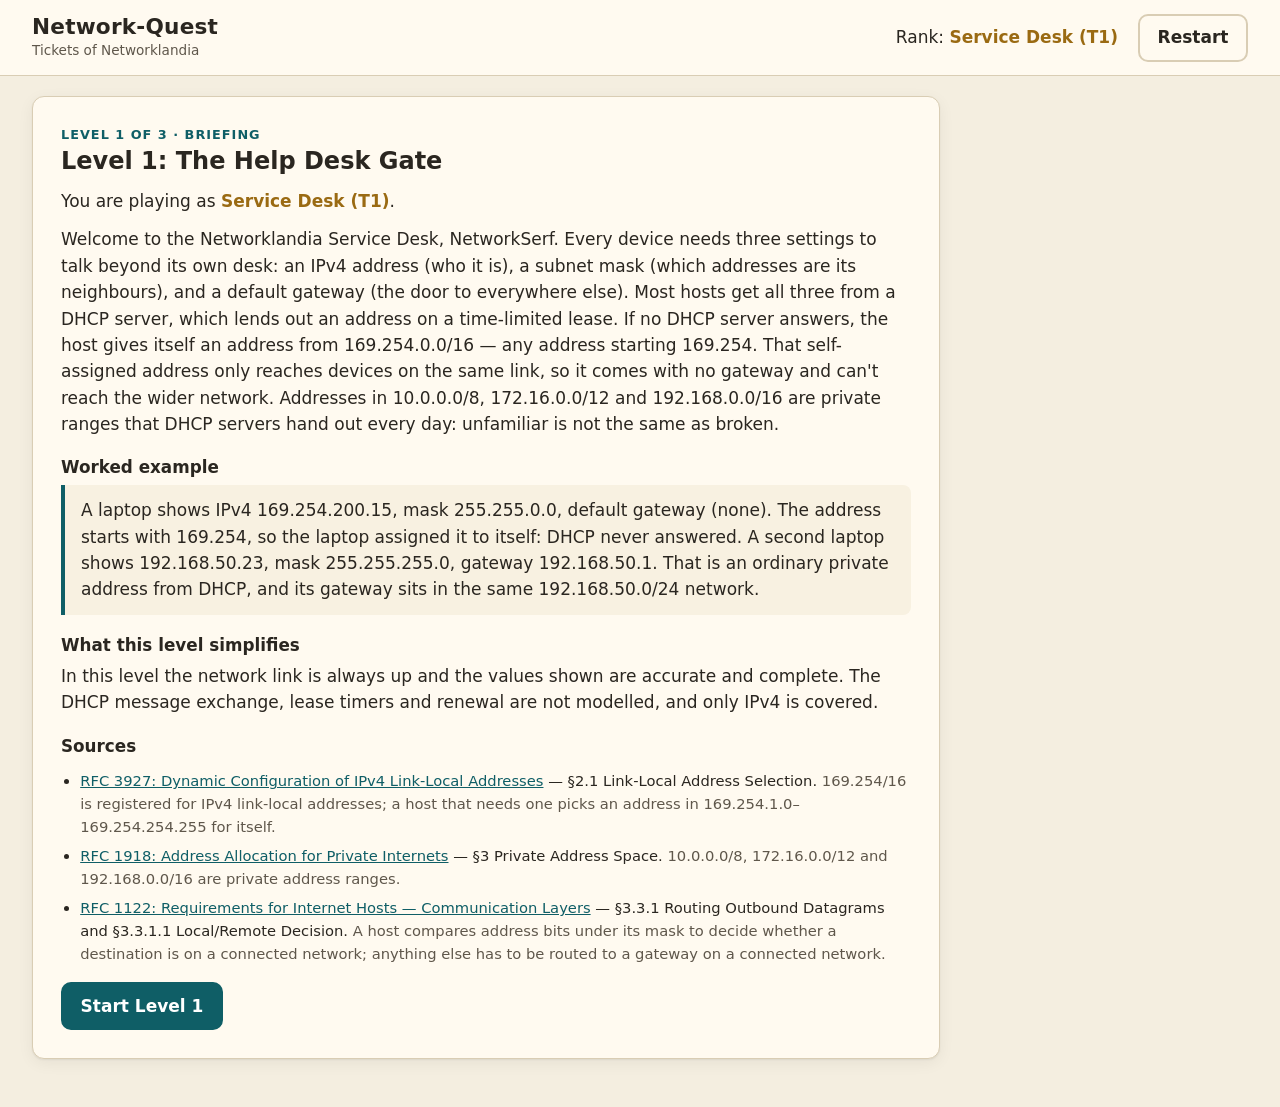
==== index.html @ 2d6b7622 "Add tests for rule evaluation and state transitions; implement UI components - Introduced a new test" ====
<!doctype html>
<html lang="en">
<head>
  <meta charset="utf-8">
  <meta name="viewport" content="width=device-width, initial-scale=1">
  <title>Network-Quest</title>
  <meta name="description" content="Diagnose broken-network tickets and face the BGP Boss in Networklandia.">
  <link rel="stylesheet" href="./style.css">
</head>
<body>
  <a class="skip-link" href="#view">Skip to the game</a>
  <header class="site-header">
    <div class="brand">
      <h1>Network-Quest</h1>
      <p class="tagline">Tickets of Networklandia</p>
    </div>
    <p class="rank" id="rank" aria-live="off">Rank: <strong id="rank-title">Service Desk (T1)</strong></p>
    <button type="button" class="btn btn-quiet" id="restart-button" data-action="restart">Restart</button>
  </header>

  <main class="layout">
    <div id="view" class="view" tabindex="-1">
      <p>Loading tickets…</p>
    </div>
    <section class="explanation-wrap" aria-labelledby="explanation-heading">
      <h2 id="explanation-heading" class="visually-hidden">Explanation</h2>
      <div id="explanation" class="explanation" aria-live="polite" aria-atomic="true"></div>
    </section>
  </main>

  <dialog id="restart-dialog" aria-labelledby="restart-title" aria-describedby="restart-desc">
    <h2 id="restart-title">Restart the session?</h2>
    <p id="restart-desc">This clears every resolved ticket, attempt and hint record and returns to the first briefing.</p>
    <div class="dialog-actions">
      <button type="button" class="btn" id="restart-cancel" data-action="restart-cancel">Cancel</button>
      <button type="button" class="btn btn-danger" id="restart-confirm" data-action="restart-confirm">Restart</button>
    </div>
  </dialog>

  <script type="module" src="./main.js"></script>
</body>
</html>
---- style.css ----
/* Network-Quest — Tickets of Networklandia */

:root {
  --bg: #f4eee0;
  --surface: #fffaf0;
  --surface-2: #f8f1e1;
  --text: #2a2620;
  --muted: #5f574b;
  --border: #d9cdb4;
  --accent: #0f5e66;
  --accent-ink: #ffffff;
  --gold: #9a6a12;
  --ok: #1d6b34;
  --ok-bg: #e2f2e5;
  --bad: #a3271a;
  --bad-bg: #fbe5e1;
  --info: #3d4f73;
  --info-bg: #e5eaf5;
  --warn: #8a5300;
  --warn-bg: #fdf0d9;
  --focus: #c2410c;
  --terminal-bg: #1f2428;
  --terminal-text: #e8f1e4;
  --radius: 12px;
  --shadow: 0 1px 2px rgb(0 0 0 / 0.06), 0 4px 16px rgb(0 0 0 / 0.06);
  --font: system-ui, -apple-system, "Segoe UI", Roboto, "Helvetica Neue", Arial, sans-serif;
  --mono: ui-monospace, "Cascadia Mono", "SFMono-Regular", Consolas, "Liberation Mono", monospace;
  color-scheme: light;
}

@media (prefers-color-scheme: dark) {
  :root:not([data-theme="light"]) {
    --bg: #15181d;
    --surface: #1e232a;
    --surface-2: #252b33;
    --text: #ece6d6;
    --muted: #b3aa98;
    --border: #3a414b;
    --accent: #5ec4cc;
    --accent-ink: #0d1f22;
    --gold: #e6b450;
    --ok: #7fd49a;
    --ok-bg: #173323;
    --bad: #ff9a8a;
    --bad-bg: #3a1d19;
    --info: #a9bdf0;
    --info-bg: #1f2840;
    --warn: #f3c16b;
    --warn-bg: #3a2c12;
    --focus: #ffb366;
    --terminal-bg: #0f1215;
    color-scheme: dark;
  }
}

:root[data-theme="dark"] {
  --bg: #15181d;
  --surface: #1e232a;
  --surface-2: #252b33;
  --text: #ece6d6;
  --muted: #b3aa98;
  --border: #3a414b;
  --accent: #5ec4cc;
  --accent-ink: #0d1f22;
  --gold: #e6b450;
  --ok: #7fd49a;
  --ok-bg: #173323;
  --bad: #ff9a8a;
  --bad-bg: #3a1d19;
  --info: #a9bdf0;
  --info-bg: #1f2840;
  --warn: #f3c16b;
  --warn-bg: #3a2c12;
  --focus: #ffb366;
  --terminal-bg: #0f1215;
  color-scheme: dark;
}

*, *::before, *::after { box-sizing: border-box; }

html { -webkit-text-size-adjust: 100%; }

body {
  margin: 0;
  background: var(--bg);
  color: var(--text);
  font: 17px/1.55 var(--font);
}

h1, h2, h3 { line-height: 1.2; }
h2 { font-size: 1.5rem; margin: 0.15rem 0 0.75rem; }
h3 { font-size: 1.05rem; margin: 1.25rem 0 0.5rem; }
p { margin: 0 0 0.75rem; }
a { color: var(--accent); }
code { font-family: var(--mono); font-size: 0.92em; }

:focus-visible {
  outline: 3px solid var(--focus);
  outline-offset: 2px;
  border-radius: 4px;
}

[tabindex="-1"]:focus { outline: none; }
[tabindex="-1"]:focus-visible { outline: 3px solid var(--focus); }

.visually-hidden {
  position: absolute !important;
  width: 1px; height: 1px;
  padding: 0; margin: -1px;
  overflow: hidden; clip: rect(0 0 0 0);
  white-space: nowrap; border: 0;
}

.skip-link {
  position: absolute;
  left: 1rem; top: -3rem;
  background: var(--accent); color: var(--accent-ink);
  padding: 0.5rem 0.75rem; border-radius: 8px; z-index: 10;
}
.skip-link:focus { top: 0.5rem; }

.muted { color: var(--muted); }

/* ---------------------------------------------------------------- header */

.site-header {
  display: flex;
  flex-wrap: wrap;
  align-items: center;
  gap: 0.5rem 1.25rem;
  padding: 0.85rem clamp(1rem, 3vw, 2rem);
  background: var(--surface);
  border-bottom: 1px solid var(--border);
}
.brand { margin-right: auto; }
.brand h1 { font-size: 1.35rem; margin: 0; letter-spacing: 0.01em; }
.tagline { margin: 0; font-size: 0.85rem; color: var(--muted); }
.rank { margin: 0; }
.rank strong { color: var(--gold); }

/* ---------------------------------------------------------------- layout */

.layout {
  display: grid;
  gap: 1.25rem;
  max-width: 80rem;
  margin: 0 auto;
  padding: 1.25rem clamp(1rem, 3vw, 2rem) 3rem;
}

@media (min-width: 1100px) {
  .layout { grid-template-columns: minmax(0, 1fr) 18rem; align-items: start; }
  .explanation-wrap { position: sticky; top: 1rem; }
}

.view { min-width: 0; }
.view:focus { outline: none; }

.panel {
  background: var(--surface);
  border: 1px solid var(--border);
  border-radius: var(--radius);
  box-shadow: var(--shadow);
  padding: clamp(1rem, 3vw, 1.75rem);
}
.panel-error { border-color: var(--bad); }

.eyebrow {
  margin: 0;
  font-size: 0.8rem;
  font-weight: 700;
  letter-spacing: 0.08em;
  text-transform: uppercase;
  color: var(--accent);
}

.role-line strong, .promotion strong { color: var(--gold); }
.worked-example {
  background: var(--surface-2);
  border-left: 4px solid var(--accent);
  padding: 0.75rem 1rem;
  border-radius: 0 8px 8px 0;
}
.source-list { padding-left: 1.2rem; font-size: 0.92rem; }
.source-list li { margin-bottom: 0.4rem; }
.error-list { padding-left: 1.2rem; }

/* ---------------------------------------------------------------- buttons */

.actions {
  display: flex;
  flex-wrap: wrap;
  gap: 0.6rem;
  margin-top: 1rem;
}

.btn {
  font: inherit;
  font-weight: 600;
  min-height: 44px;
  padding: 0.55rem 1.1rem;
  border-radius: 10px;
  border: 2px solid var(--accent);
  background: var(--surface);
  color: var(--accent);
  cursor: pointer;
}
.btn:hover:not(:disabled) { background: var(--surface-2); }
.btn-primary { background: var(--accent); color: var(--accent-ink); }
.btn-primary:hover:not(:disabled) { background: var(--accent); filter: brightness(1.08); }
.btn-quiet { border-color: var(--border); color: var(--text); min-height: 40px; }
.btn-danger { border-color: var(--bad); background: var(--bad); color: #fff; }
.btn:disabled { opacity: 0.45; cursor: not-allowed; }

/* ---------------------------------------------------------------- round */

.status-bar {
  list-style: none;
  display: flex;
  flex-wrap: wrap;
  gap: 0.4rem 0.6rem;
  padding: 0;
  margin: 0 0 1rem;
  font-size: 0.9rem;
}
.status-bar li {
  background: var(--surface-2);
  border: 1px solid var(--border);
  border-radius: 999px;
  padding: 0.15rem 0.7rem;
}

.ticket-card {
  border: 2px dashed var(--border);
  border-radius: var(--radius);
  padding: 0.9rem 1.1rem;
  background: var(--surface-2);
}
.ticket-card.is-defeated { border-style: solid; border-color: var(--ok); }
.ticket-from { margin: 0; font-size: 0.8rem; color: var(--muted); text-transform: uppercase; letter-spacing: 0.06em; }
.ticket-text { margin: 0.4rem 0 0.6rem; font-size: 1.1rem; font-style: italic; }
.ticket-text p { margin: 0; }
.ticket-status { display: inline-block; margin: 0; }

.status-resolved, .status-open, .status-info, .status-warn {
  font-weight: 700;
  border-radius: 8px;
  padding: 0.15rem 0.6rem;
}
.status-resolved { color: var(--ok); background: var(--ok-bg); }
.status-open { color: var(--bad); background: var(--bad-bg); }
.status-info { color: var(--info); background: var(--info-bg); }
.status-warn { color: var(--warn); background: var(--warn-bg); }

.evidence { margin-top: 1.25rem; }
.evidence-prefix { margin-bottom: 0.5rem; }

.table-region {
  max-width: 100%;
  overflow-x: auto;
  border-radius: 10px;
}

.ipconfig {
  display: grid;
  grid-template-columns: max-content 1fr;
  gap: 0.35rem 1.25rem;
  margin: 0;
  padding: 1rem 1.25rem;
  background: var(--terminal-bg);
  color: var(--terminal-text);
  font-family: var(--mono);
  border-radius: 10px;
  min-width: max-content;
}
.ipconfig dt { color: #9fb7a3; }
.ipconfig dt::after { content: " :"; }
.ipconfig dd { margin: 0; font-weight: 700; }

.path-table, .summary-table {
  border-collapse: collapse;
  width: 100%;
  font-size: 0.95rem;
}
.path-table { font-family: var(--mono); font-size: 0.85rem; min-width: 36rem; }
.path-table th, .path-table td { padding: 0.4rem 0.45rem; }
.path-table .nowrap { white-space: nowrap; }
.scroll-hint { display: none; margin: 0 0 0.4rem; font-size: 0.85rem; color: var(--muted); }
.path-table th, .path-table td, .summary-table th, .summary-table td {
  border: 1px solid var(--border);
  padding: 0.45rem 0.6rem;
  text-align: left;
  vertical-align: top;
}
.path-table thead th, .summary-table thead th { background: var(--surface-2); font-family: var(--font); }
.path-table tbody th { font-family: var(--font); min-width: 8rem; }
.summary-table caption { text-align: left; font-weight: 700; padding-bottom: 0.4rem; }

.answer-form { margin-top: 1.25rem; }

.choices {
  border: 0;
  padding: 0;
  margin: 0;
  display: grid;
  gap: 0.5rem;
}
.choices legend { font-weight: 700; margin-bottom: 0.5rem; padding: 0; }

.choice {
  display: flex;
  align-items: flex-start;
  gap: 0.65rem;
  border: 2px solid var(--border);
  border-radius: 10px;
  padding: 0.6rem 0.8rem;
  background: var(--surface);
}
.choice:has(input:checked) { border-color: var(--accent); background: var(--surface-2); }
.choice input { width: 1.25rem; height: 1.25rem; margin: 0.15rem 0 0; accent-color: var(--accent); flex: none; }
.choice label { cursor: pointer; flex: 1; }
.choice:has(input:disabled) label { cursor: default; }

.help-panel {
  margin-top: 1.25rem;
  padding: 0.75rem 1rem;
  border: 1px solid var(--info);
  background: var(--info-bg);
  border-radius: 10px;
}
.help-panel h3 { margin-top: 0; }
.help-panel dt { font-weight: 700; }
.help-panel dd { margin: 0 0 0.6rem; }

/* ---------------------------------------------------------------- explanation */

.explanation {
  background: var(--surface);
  border: 1px solid var(--border);
  border-radius: var(--radius);
  padding: 0;
}
.explanation:not(:empty) { padding: 1rem 1.1rem; box-shadow: var(--shadow); }
.explanation:empty { border-color: transparent; background: transparent; }
.explanation-status { display: inline-block; }
.explanation-text { margin: 0.5rem 0 0; }

/* ---------------------------------------------------------------- ruler & trace */

.ruler, .trace {
  margin: 1.25rem 0 0;
  padding: 0.9rem 1rem;
  border: 1px solid var(--border);
  border-radius: 10px;
  background: var(--surface-2);
}
.ruler-caption { font-weight: 700; margin-bottom: 0.4rem; }
.ruler-svg { width: 100%; height: auto; display: block; }
.ruler-axis { stroke: var(--muted); stroke-width: 2; }
.ruler-town { fill: var(--ok-bg); stroke: var(--ok); stroke-width: 3; }
.ruler-label {
  fill: var(--text);
  font: 600 12px var(--font);
  paint-order: stroke;
  stroke: var(--surface-2);
  stroke-width: 4px;
  stroke-linejoin: round;
}
.ruler-tick { fill: var(--muted); font: 11px var(--mono); }
.ruler-host circle { fill: var(--accent); }
.ruler-gateway rect { stroke-width: 2; }
.ruler-gateway.is-inside rect { fill: var(--ok); stroke: var(--ok); }
.ruler-gateway.is-outside rect { fill: var(--bad); stroke: var(--bad); }
.ruler-text { margin: 0.5rem 0 0; font-weight: 600; }

.trace h3 { margin-top: 0; }
.trace-list { padding-left: 1.4rem; margin: 0 0 0.5rem; }
.trace-list li { margin-bottom: 0.35rem; }
.trace-step.has-drop { font-weight: 600; }
.trace-note { margin: 0; font-size: 0.9rem; color: var(--muted); }

/* ---------------------------------------------------------------- summaries & dialog */

.promotion { font-size: 1.15rem; }

dialog {
  border: 1px solid var(--border);
  border-radius: var(--radius);
  background: var(--surface);
  color: var(--text);
  padding: 1.25rem 1.5rem;
  max-width: min(28rem, calc(100vw - 2rem));
  box-shadow: 0 10px 40px rgb(0 0 0 / 0.3);
}
dialog::backdrop { background: rgb(0 0 0 / 0.45); }
dialog h2 { margin-top: 0; }
.dialog-actions { display: flex; flex-wrap: wrap; justify-content: flex-end; gap: 0.6rem; }

/* ---------------------------------------------------------------- narrow screens */

@media (max-width: 480px) {
  body { font-size: 16px; }
  .site-header { padding: 0.75rem 1rem; }
  .layout { padding: 1rem 1rem 2.5rem; }
  .panel { padding: 1rem; }
  .actions .btn { flex: 1 1 calc(50% - 0.6rem); }
  h2 { font-size: 1.3rem; }
  .ipconfig { grid-template-columns: 1fr; gap: 0.1rem; min-width: 0; }
  .ipconfig dt::after { content: ""; }
  .ipconfig dd { margin-bottom: 0.5rem; overflow-wrap: anywhere; }
  .ruler-label { font-size: 22px; }
  .ruler-tick { font-size: 18px; }
}

@media (max-width: 760px) {
  .scroll-hint { display: block; }
}

/* ---------------------------------------------------------------- motion
   Animations run only when the user has not asked for reduced motion, and they only
   decorate content that is already rendered (feedback never waits for them). */

@media (prefers-reduced-motion: no-preference) {
  .ruler-marker { animation: drop-in 450ms ease-out both; }
  .ruler-gateway { animation-delay: 150ms; }
  .trace-step { animation: fade-in 300ms ease-out both; }
  .trace-step:nth-child(2) { animation-delay: 80ms; }
  .trace-step:nth-child(3) { animation-delay: 160ms; }
  .trace-step:nth-child(4) { animation-delay: 240ms; }
  .trace-step:nth-child(5) { animation-delay: 320ms; }
  .ticket-card.is-defeated { animation: settle 400ms ease-out; }
}

@media (prefers-reduced-motion: reduce) {
  *, *::before, *::after { animation: none !important; transition: none !important; }
}

@keyframes drop-in {
  from { transform: translateY(-40px); opacity: 0; }
  to { transform: translateY(0); opacity: 1; }
}
@keyframes fade-in {
  from { opacity: 0; transform: translateX(-6px); }
  to { opacity: 1; transform: none; }
}
@keyframes settle {
  from { transform: scale(0.98); }
  to { transform: none; }
}
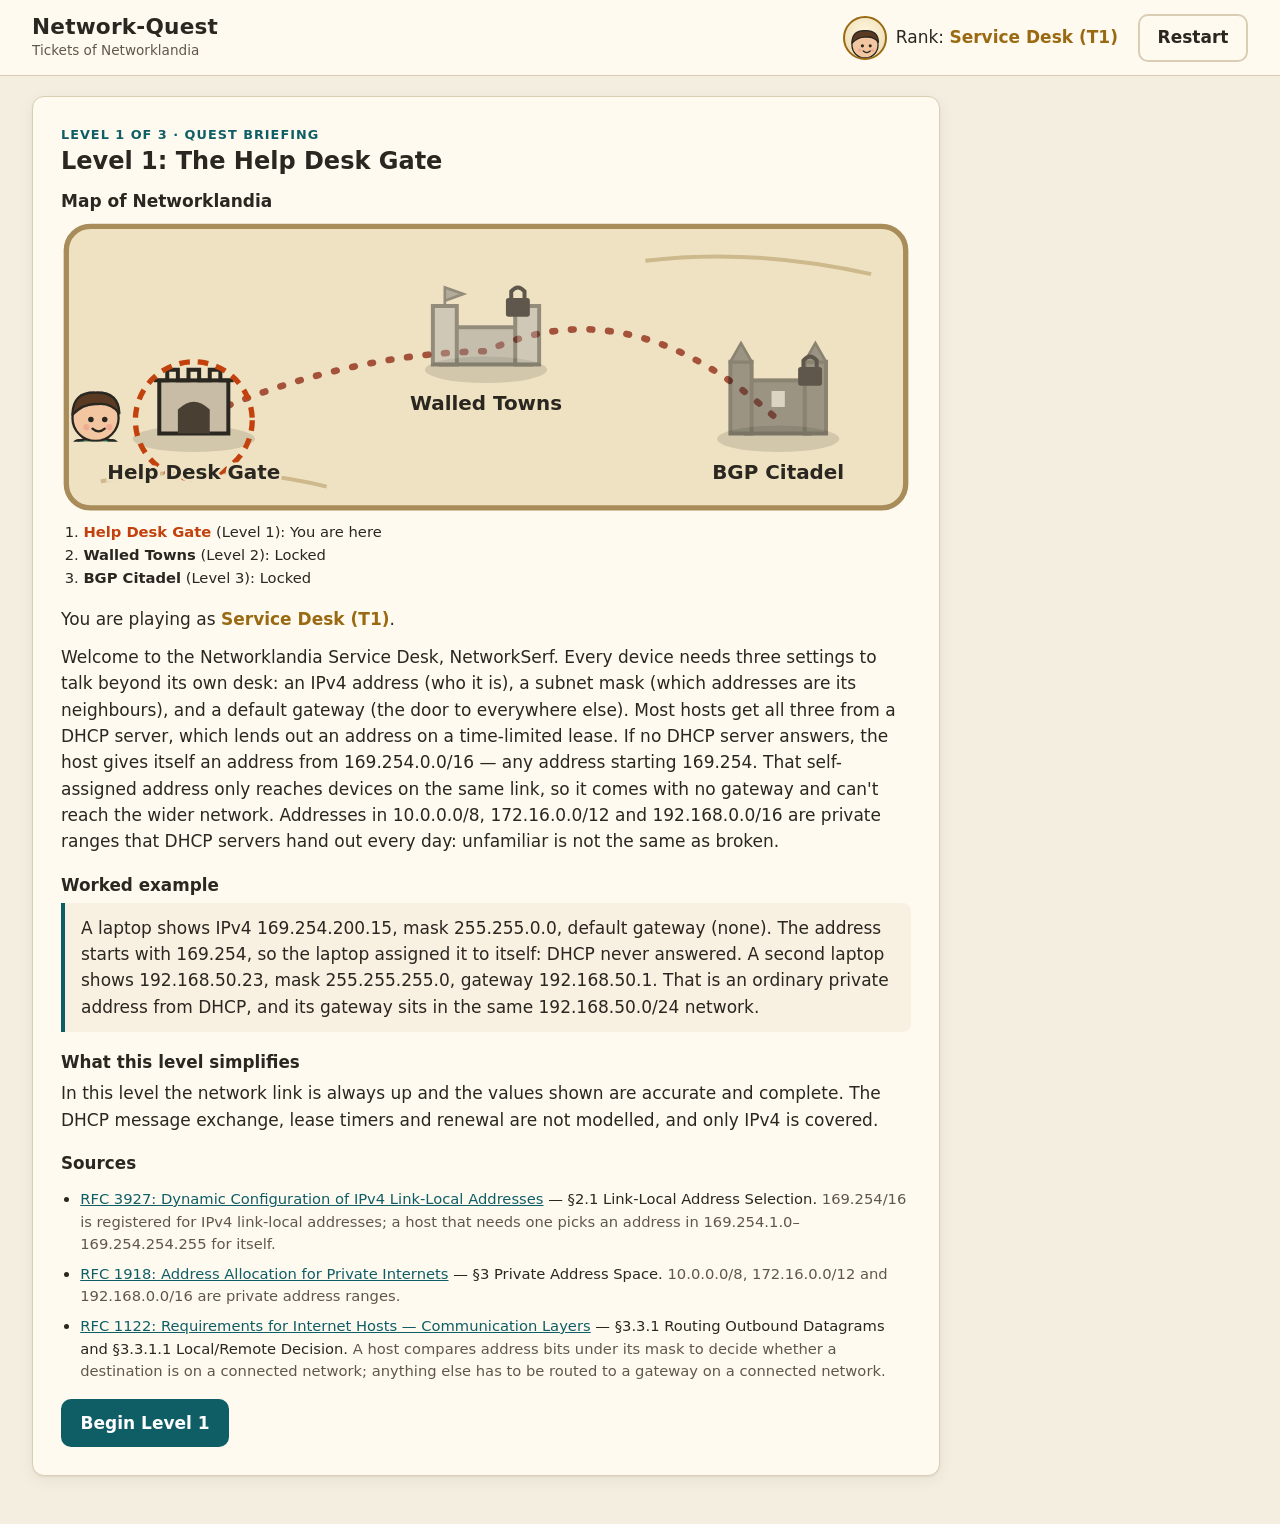
==== commit 76ca67b7: "feat: implement battle stage and map features - Add battle.js to manage battle outcomes, hero gear t" ====
--- a/index.html
+++ b/index.html
@@ -14,7 +14,10 @@
       <h1>Network-Quest</h1>
       <p class="tagline">Tickets of Networklandia</p>
     </div>
-    <p class="rank" id="rank" aria-live="off">Rank: <strong id="rank-title">Service Desk (T1)</strong></p>
+    <p class="rank" id="rank" aria-live="off">
+      <span class="portrait" id="rank-portrait" aria-hidden="true"></span>
+      <span>Rank: <strong id="rank-title">Service Desk (T1)</strong></span>
+    </p>
     <button type="button" class="btn btn-quiet" id="restart-button" data-action="restart">Restart</button>
   </header>
 
@@ -23,7 +26,7 @@
       <p>Loading tickets…</p>
     </div>
     <section class="explanation-wrap" aria-labelledby="explanation-heading">
-      <h2 id="explanation-heading" class="visually-hidden">Explanation</h2>
+      <h2 id="explanation-heading" class="log-heading">Battle log</h2>
       <div id="explanation" class="explanation" aria-live="polite" aria-atomic="true"></div>
     </section>
   </main>
--- a/style.css
+++ b/style.css
@@ -100,8 +100,10 @@
   border-radius: 4px;
 }
 
-[tabindex="-1"]:focus { outline: none; }
-[tabindex="-1"]:focus-visible { outline: 3px solid var(--focus); }
+/* Headings receive focus programmatically after a view change; they are not controls,
+   so they get a quiet marker instead of the control focus ring. */
+[tabindex="-1"]:focus, [tabindex="-1"]:focus-visible { outline: none; }
+h2[tabindex="-1"]:focus-visible { text-decoration: underline; text-decoration-color: var(--focus); text-decoration-thickness: 3px; text-underline-offset: 6px; }
 
 .visually-hidden {
   position: absolute !important;
@@ -447,3 +449,215 @@
   from { transform: scale(0.98); }
   to { transform: none; }
 }
+
+/* ================================================================ adventure (feature 002) */
+
+.log-heading { font-size: 1rem; margin: 0 0 0.5rem; color: var(--muted); text-transform: uppercase; letter-spacing: 0.08em; }
+.explanation-wrap:has(.explanation:empty) .log-heading { display: none; }
+
+/* header portrait */
+.rank { display: flex; align-items: center; gap: 0.55rem; }
+.portrait {
+  width: 44px; height: 44px; flex: none;
+  border-radius: 50%;
+  border: 2px solid var(--gold);
+  background: radial-gradient(circle at 50% 35%, #fff6dc, #e9d7ad);
+  overflow: hidden;
+}
+.portrait svg { width: 100%; height: 100%; display: block; }
+
+/* battle stage */
+.battle { margin: 0 0 1.1rem; }
+.stage {
+  position: relative;
+  aspect-ratio: 16 / 7;
+  min-height: 230px;
+  border-radius: 14px;
+  overflow: hidden;
+  border: 3px solid #2a2620;
+  box-shadow: inset 0 0 0 3px rgb(255 255 255 / 0.2), var(--shadow);
+  background: #2a2440;
+  isolation: isolate;
+}
+.stage-scene, .stage-scene svg { position: absolute; inset: 0; width: 100%; height: 100%; }
+.hud {
+  position: absolute; inset: 0.6rem 0.6rem auto 0.6rem; z-index: 3;
+  display: flex; justify-content: space-between; align-items: flex-start; gap: 0.5rem;
+  pointer-events: none;
+}
+.plate {
+  background: rgb(255 250 240 / 0.94);
+  color: #2a2620;
+  border: 2px solid #2a2620;
+  border-radius: 10px;
+  padding: 0.3rem 0.65rem;
+  font-size: 0.85rem;
+  line-height: 1.25;
+  box-shadow: 0 3px 0 rgb(0 0 0 / 0.35);
+  max-width: 48%;
+}
+.plate strong { display: block; }
+.plate-sub { color: #5f574b; font-size: 0.78rem; }
+.plate-monster { min-width: 11rem; }
+.plate-title { display: flex; align-items: center; flex-wrap: wrap; gap: 0.1rem 0.35rem; }
+.plate-title strong { display: inline; }
+.boss-tag {
+  background: #8b1e3f; color: #fff;
+  font-weight: 800; font-size: 0.68rem; letter-spacing: 0.1em; text-transform: uppercase;
+  padding: 0.05rem 0.4rem; border-radius: 4px;
+}
+.hp { display: flex; align-items: center; gap: 0.4rem; margin-top: 0.25rem; }
+.hp-label { font: 700 0.72rem var(--mono); min-width: 3.8em; }
+.hp-track {
+  flex: 1; min-width: 70px; height: 11px;
+  background: #3a2b2b; border: 2px solid #2a2620; border-radius: 6px; overflow: hidden;
+}
+.hp-fill { height: 100%; background: linear-gradient(#9be7a8, #1d6b34); }
+
+.combatant { position: absolute; bottom: 3%; z-index: 2; }
+.hero-slot { left: 6%; width: 22%; }
+.monster-slot { right: 7%; width: 27%; }
+.is-boss .monster-slot { right: 4%; width: 33%; }
+.combatant svg { width: 100%; height: auto; display: block; filter: drop-shadow(0 4px 0 rgb(0 0 0 / 0.25)); }
+.outcome-defeated .monster-slot svg {
+  transform: rotate(10deg) translateY(12%);
+  transform-origin: 50% 100%;
+  filter: grayscale(0.9) brightness(0.85);
+  opacity: 0.6;
+}
+
+.fx {
+  position: absolute; right: 9%; top: 24%; width: 28%; z-index: 4;
+  display: flex; flex-direction: column; align-items: center; gap: 0.2rem;
+  pointer-events: none;
+}
+.fx svg { width: 50%; height: auto; }
+.fx-text {
+  font: 900 clamp(1rem, 3.2vw, 1.9rem)/1 var(--font);
+  text-transform: uppercase; letter-spacing: 0.03em;
+  -webkit-text-stroke: 2px #2a2620; paint-order: stroke fill;
+  text-shadow: 0 3px 0 #2a2620;
+}
+.fx-hit { color: #ffd54a; }
+.fx-block { color: #bfe3f7; }
+
+.battle-caption {
+  margin: 0.6rem 0 0;
+  padding: 0.5rem 0.8rem;
+  border-left: 5px solid var(--accent);
+  background: var(--surface-2);
+  border-radius: 0 8px 8px 0;
+  font-weight: 600;
+}
+.battle-caption.outcome-defeated { border-left-color: var(--ok); }
+.battle-caption.outcome-blocked { border-left-color: var(--bad); }
+.battle-caption.outcome-need-move { border-left-color: var(--info); }
+
+/* ticket as a parchment scroll */
+.round .ticket-card {
+  background: linear-gradient(#f6ecd3, #efe0bd);
+  color: #2a2620;
+  border: 2px solid #a88c5a;
+  border-radius: 6px 6px 14px 14px;
+}
+.round .ticket-card .ticket-from { color: #6b5a3a; }
+.round .ticket-card.is-defeated { border-color: var(--ok); }
+
+/* move menu */
+.battle-menu {
+  background: var(--surface-2);
+  border: 2px solid var(--border);
+  border-radius: 14px;
+  padding: 0.9rem;
+}
+.moves { grid-template-columns: repeat(auto-fit, minmax(15rem, 1fr)); }
+.choices.moves legend { font-size: 1.05rem; }
+.move {
+  background: linear-gradient(var(--surface), var(--surface-2));
+  box-shadow: 0 3px 0 var(--border);
+  align-items: center;
+}
+.move:has(input:checked) { border-color: var(--gold); box-shadow: 0 3px 0 var(--gold); }
+.move:hover:has(input:not(:disabled)) { border-color: var(--accent); }
+.move label { display: flex; gap: 0.65rem; align-items: center; }
+.move-icon {
+  flex: none; width: 2.1rem; height: 2.1rem; border-radius: 9px;
+  background: var(--accent); color: var(--accent-ink);
+  display: grid; place-items: center;
+}
+.move-icon svg { width: 1.3rem; height: 1.3rem; display: block; }
+.move-text { display: flex; flex-direction: column; min-width: 0; }
+.move-name { font-size: 1rem; letter-spacing: 0.01em; }
+.move-label { font-size: 0.88rem; color: var(--muted); }
+
+.btn { display: inline-flex; align-items: center; justify-content: center; gap: 0.45rem; }
+.btn-icon { display: inline-flex; }
+.btn-icon svg { width: 1.15em; height: 1.15em; display: block; }
+.btn-attack { background: var(--bad); border-color: var(--bad); color: #fff; }
+.btn-attack:hover:not(:disabled) { background: var(--bad); filter: brightness(1.1); }
+.btn-item { border-color: var(--gold); color: var(--gold); }
+
+/* map of Networklandia */
+.world-map { margin: 0.5rem 0 1rem; }
+.map-caption { font-weight: 700; margin-bottom: 0.4rem; }
+.map-svg { width: 100%; height: auto; display: block; }
+.map-label { font: 700 15px var(--font); fill: #2a2620; paint-order: stroke; stroke: #efe2c2; stroke-width: 4px; }
+.map-locked .map-node-art { opacity: 0.45; filter: grayscale(1); }
+.map-list { margin: 0.5rem 0 0; padding-left: 1.4rem; font-size: 0.92rem; }
+.map-item-current strong { color: var(--focus); }
+.map-item-cleared strong { color: var(--ok); }
+
+/* victory scenes */
+.victory {
+  display: flex; align-items: center; gap: 1rem;
+  background: radial-gradient(circle at 15% 60%, rgb(230 180 80 / 0.4), transparent 55%), var(--surface-2);
+  border: 2px solid var(--gold);
+  border-radius: 14px;
+  padding: 0.75rem 1rem;
+  margin-bottom: 1rem;
+}
+.victory-hero { width: 120px; flex: none; }
+.victory-hero svg { width: 100%; height: auto; display: block; }
+.victory-text p { margin: 0.2rem 0; }
+
+@media (max-width: 480px) {
+  .stage { aspect-ratio: 4 / 3; min-height: 0; }
+  .plate { font-size: 0.72rem; padding: 0.25rem 0.45rem; }
+  .plate-sub { font-size: 0.66rem; }
+  .plate-monster { min-width: 0; }
+  .hp-track { min-width: 40px; }
+  .hero-slot { width: 30%; left: 4%; }
+  .monster-slot { width: 36%; right: 4%; }
+  .is-boss .monster-slot { width: 42%; right: 2%; }
+  .fx { width: 40%; right: 4%; top: 30%; }
+  .moves { grid-template-columns: 1fr; }
+  .victory { flex-direction: column; text-align: center; }
+}
+
+@media (prefers-reduced-motion: no-preference) {
+  .stage .monster-slot svg { animation: nq-bob 2.6s ease-in-out infinite; }
+  .stage .hero-slot svg { animation: nq-breathe 3.2s ease-in-out infinite; }
+  .stage.outcome-defeated .monster-slot svg { animation: none; }
+  .stage.fresh.outcome-blocked .hero-slot svg,
+  .stage.fresh.outcome-defeated .hero-slot svg { animation: nq-lunge 520ms ease-out; }
+  .stage.fresh.outcome-defeated .monster-slot svg { animation: nq-defeat 700ms ease-in 220ms both; }
+  .stage.fresh.outcome-blocked .monster-slot svg { animation: nq-shake 450ms ease-in-out 220ms; }
+  .stage.fresh .fx { animation: nq-pop 480ms ease-out 200ms both; }
+  .stage.fresh.outcome-defeated .hp-fill { animation: nq-drain 600ms ease-in 260ms both; }
+  .map-pulse { animation: nq-spin 8s linear infinite; transform-box: fill-box; transform-origin: center; }
+  .victory-hero svg { animation: nq-cheer 900ms ease-out 1; }
+}
+
+@keyframes nq-bob { 50% { transform: translateY(-6px); } }
+@keyframes nq-breathe { 50% { transform: translateY(-2px); } }
+@keyframes nq-lunge { 40% { transform: translateX(55%); } 100% { transform: none; } }
+@keyframes nq-shake { 20%, 60% { transform: translateX(-7px); } 40%, 80% { transform: translateX(7px); } }
+@keyframes nq-defeat {
+  0% { transform: none; filter: none; opacity: 1; }
+  25% { transform: translateX(8px); filter: brightness(2.2); opacity: 1; }
+  100% { transform: rotate(10deg) translateY(12%); filter: grayscale(0.9) brightness(0.85); opacity: 0.6; }
+}
+@keyframes nq-pop { 0% { transform: scale(0.3); opacity: 0; } 70% { transform: scale(1.15); opacity: 1; } 100% { transform: scale(1); opacity: 1; } }
+@keyframes nq-drain { from { width: 100%; } to { width: 0; } }
+@keyframes nq-spin { to { transform: rotate(360deg); } }
+@keyframes nq-cheer { 30% { transform: translateY(-12px); } 60% { transform: none; } }
